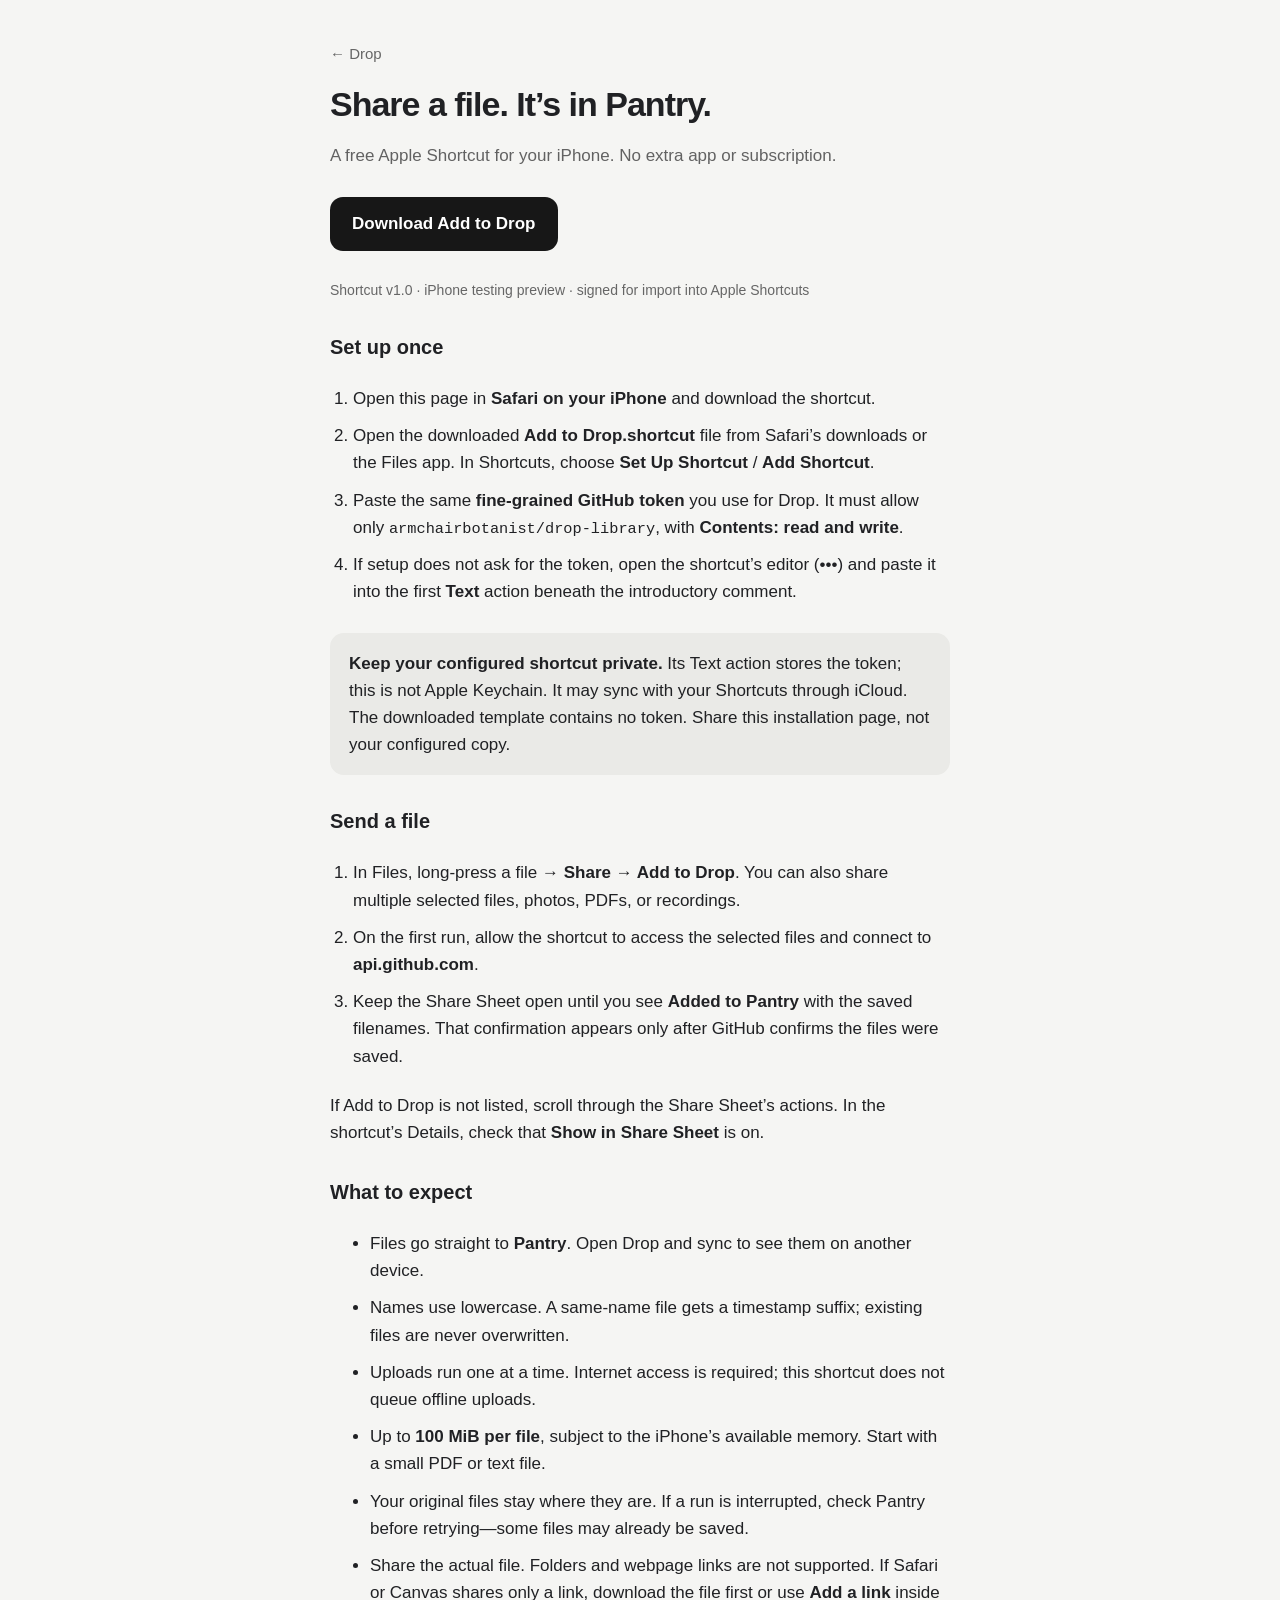
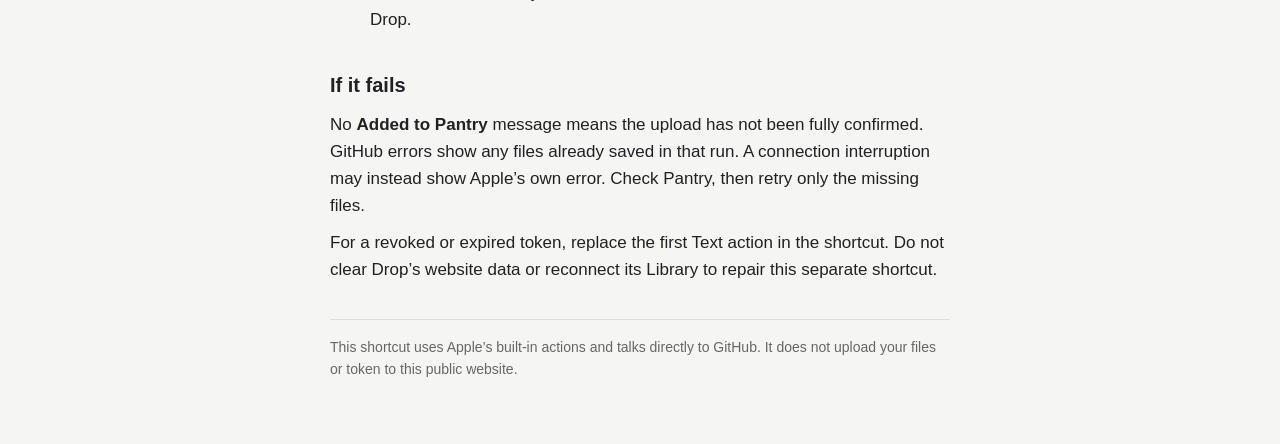
==== shortcuts/index.html @ 41d1e663 "Publish Add to Drop iPhone shortcut preview" ====
<!doctype html>
<html lang="en">
<head>
  <meta charset="utf-8"/>
  <meta name="viewport" content="width=device-width, initial-scale=1"/>
  <meta name="referrer" content="no-referrer"/>
  <meta name="color-scheme" content="light dark"/>
  <title>Add to Drop · iPhone Shortcut</title>
  <style>
    :root{font:17px/1.6 -apple-system,BlinkMacSystemFont,"Segoe UI",sans-serif;color:#202124;background:#f5f5f3}
    body{max-width:620px;margin:0 auto;padding:40px 22px 64px}h1{font-size:34px;line-height:1.15;letter-spacing:-1px;margin:18px 0}h2{font-size:20px;margin:30px 0 8px}p{margin:10px 0}a{color:inherit}header a{font-size:15px;color:#666;text-decoration:none}.intro{color:#626262}.button{display:inline-block;padding:13px 22px;margin:18px 0;background:#171717;color:white;border-radius:13px;text-decoration:none;font-weight:600}li{padding:5px 0}ol{padding-left:23px}.note{padding:17px 19px;background:#eaeae7;border-radius:14px;margin:22px 0}.small{font-size:14px;color:#666}code{font-size:.9em}footer{margin-top:35px;border-top:1px solid #ddd;padding-top:16px}
    @media(prefers-color-scheme:dark){:root{background:#171717;color:#eee}.intro,.small,header a{color:#aaa}.button{background:#eee;color:#171717}.note{background:#272727}footer{border-color:#444}}
  </style>
</head>
<body>
  <header><a href="../">← Drop</a></header>
  <h1>Share a file. It’s in Pantry.</h1>
  <p class="intro">A free Apple Shortcut for your iPhone. No extra app or subscription.</p>
  <a class="button" href="Add-to-Drop.shortcut" download="Add to Drop.shortcut">Download Add to Drop</a>
  <p class="small">Shortcut v1.0 · iPhone testing preview · signed for import into Apple Shortcuts</p>
  <h2>Set up once</h2>
  <ol>
    <li>Open this page in <strong>Safari on your iPhone</strong> and download the shortcut.</li>
    <li>Open the downloaded <strong>Add to Drop.shortcut</strong> file from Safari’s downloads or the Files app. In Shortcuts, choose <strong>Set Up Shortcut</strong> / <strong>Add Shortcut</strong>.</li>
    <li>Paste the same <strong>fine-grained GitHub token</strong> you use for Drop. It must allow only <code>armchairbotanist/drop-library</code>, with <strong>Contents: read and write</strong>.</li>
    <li>If setup does not ask for the token, open the shortcut’s editor (•••) and paste it into the first <strong>Text</strong> action beneath the introductory comment.</li>
  </ol>
  <div class="note"><strong>Keep your configured shortcut private.</strong> Its Text action stores the token; this is not Apple Keychain. It may sync with your Shortcuts through iCloud. The downloaded template contains no token. Share this installation page, not your configured copy.</div>
  <h2>Send a file</h2>
  <ol>
    <li>In Files, long-press a file → <strong>Share → Add to Drop</strong>. You can also share multiple selected files, photos, PDFs, or recordings.</li>
    <li>On the first run, allow the shortcut to access the selected files and connect to <strong>api.github.com</strong>.</li>
    <li>Keep the Share Sheet open until you see <strong>Added to Pantry</strong> with the saved filenames. That confirmation appears only after GitHub confirms the files were saved.</li>
  </ol>
  <p>If Add to Drop is not listed, scroll through the Share Sheet’s actions. In the shortcut’s Details, check that <strong>Show in Share Sheet</strong> is on.</p>
  <h2>What to expect</h2>
  <ul>
    <li>Files go straight to <strong>Pantry</strong>. Open Drop and sync to see them on another device.</li>
    <li>Names use lowercase. A same-name file gets a timestamp suffix; existing files are never overwritten.</li>
    <li>Uploads run one at a time. Internet access is required; this shortcut does not queue offline uploads.</li>
    <li>Up to <strong>100 MiB per file</strong>, subject to the iPhone’s available memory. Start with a small PDF or text file.</li>
    <li>Your original files stay where they are. If a run is interrupted, check Pantry before retrying—some files may already be saved.</li>
    <li>Share the actual file. Folders and webpage links are not supported. If Safari or Canvas shares only a link, download the file first or use <strong>Add a link</strong> inside Drop.</li>
  </ul>
  <h2>If it fails</h2>
  <p>No <strong>Added to Pantry</strong> message means the upload has not been fully confirmed. GitHub errors show any files already saved in that run. A connection interruption may instead show Apple’s own error. Check Pantry, then retry only the missing files.</p>
  <p>For a revoked or expired token, replace the first Text action in the shortcut. Do not clear Drop’s website data or reconnect its Library to repair this separate shortcut.</p>
  <footer class="small">This shortcut uses Apple’s built-in actions and talks directly to GitHub. It does not upload your files or token to this public website.</footer>
</body>
</html>
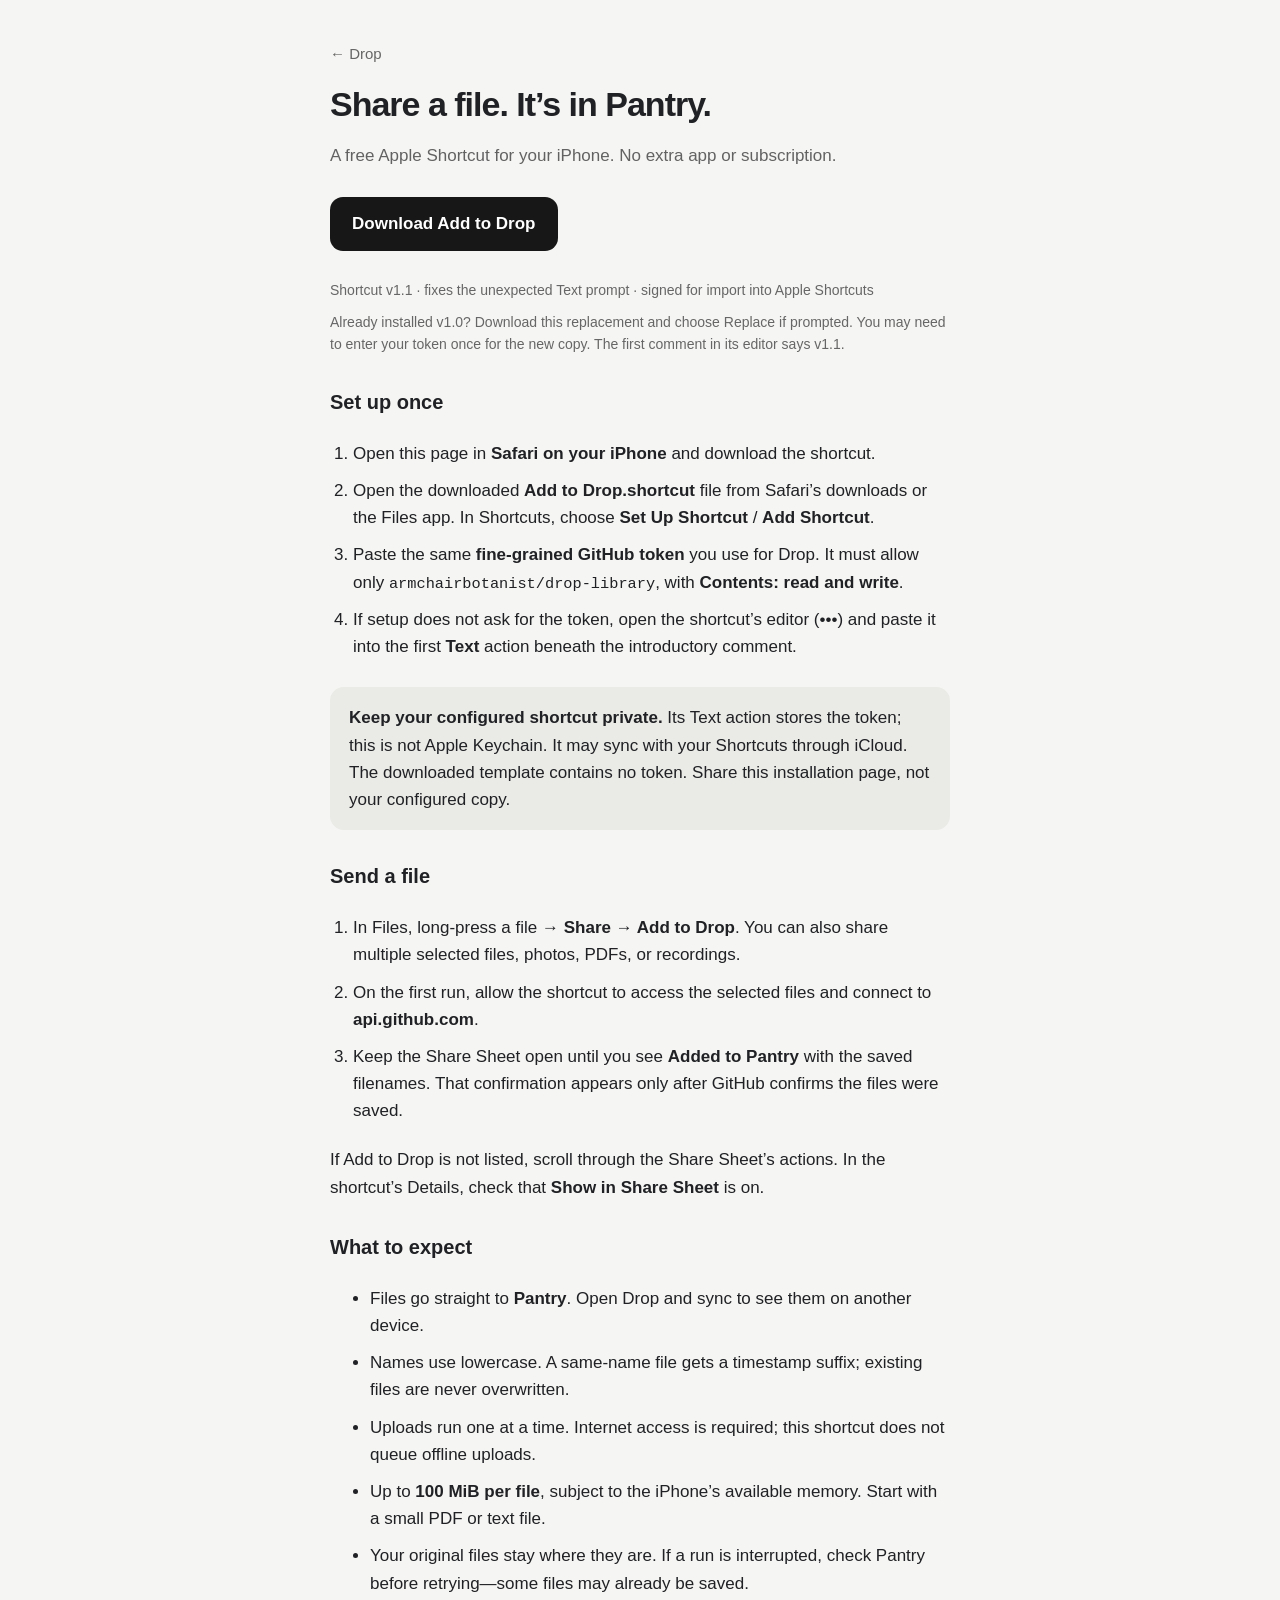
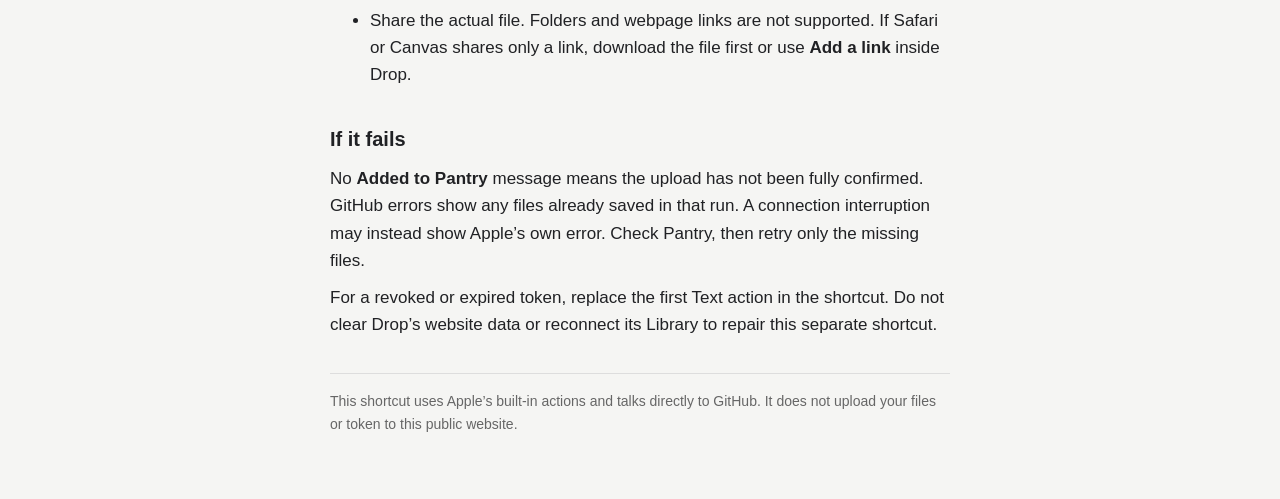
==== commit 9354632a: "Publish Add to Drop shortcut v1.1 text-input fix" ====
--- a/shortcuts/index.html
+++ b/shortcuts/index.html
@@ -16,8 +16,9 @@
   <header><a href="../">← Drop</a></header>
   <h1>Share a file. It’s in Pantry.</h1>
   <p class="intro">A free Apple Shortcut for your iPhone. No extra app or subscription.</p>
-  <a class="button" href="Add-to-Drop.shortcut" download="Add to Drop.shortcut">Download Add to Drop</a>
-  <p class="small">Shortcut v1.0 · iPhone testing preview · signed for import into Apple Shortcuts</p>
+  <a class="button" href="Add-to-Drop.shortcut?v=1.1" download="Add to Drop.shortcut">Download Add to Drop</a>
+  <p class="small">Shortcut v1.1 · fixes the unexpected Text prompt · signed for import into Apple Shortcuts</p>
+  <p class="small">Already installed v1.0? Download this replacement and choose Replace if prompted. You may need to enter your token once for the new copy. The first comment in its editor says v1.1.</p>
   <h2>Set up once</h2>
   <ol>
     <li>Open this page in <strong>Safari on your iPhone</strong> and download the shortcut.</li>
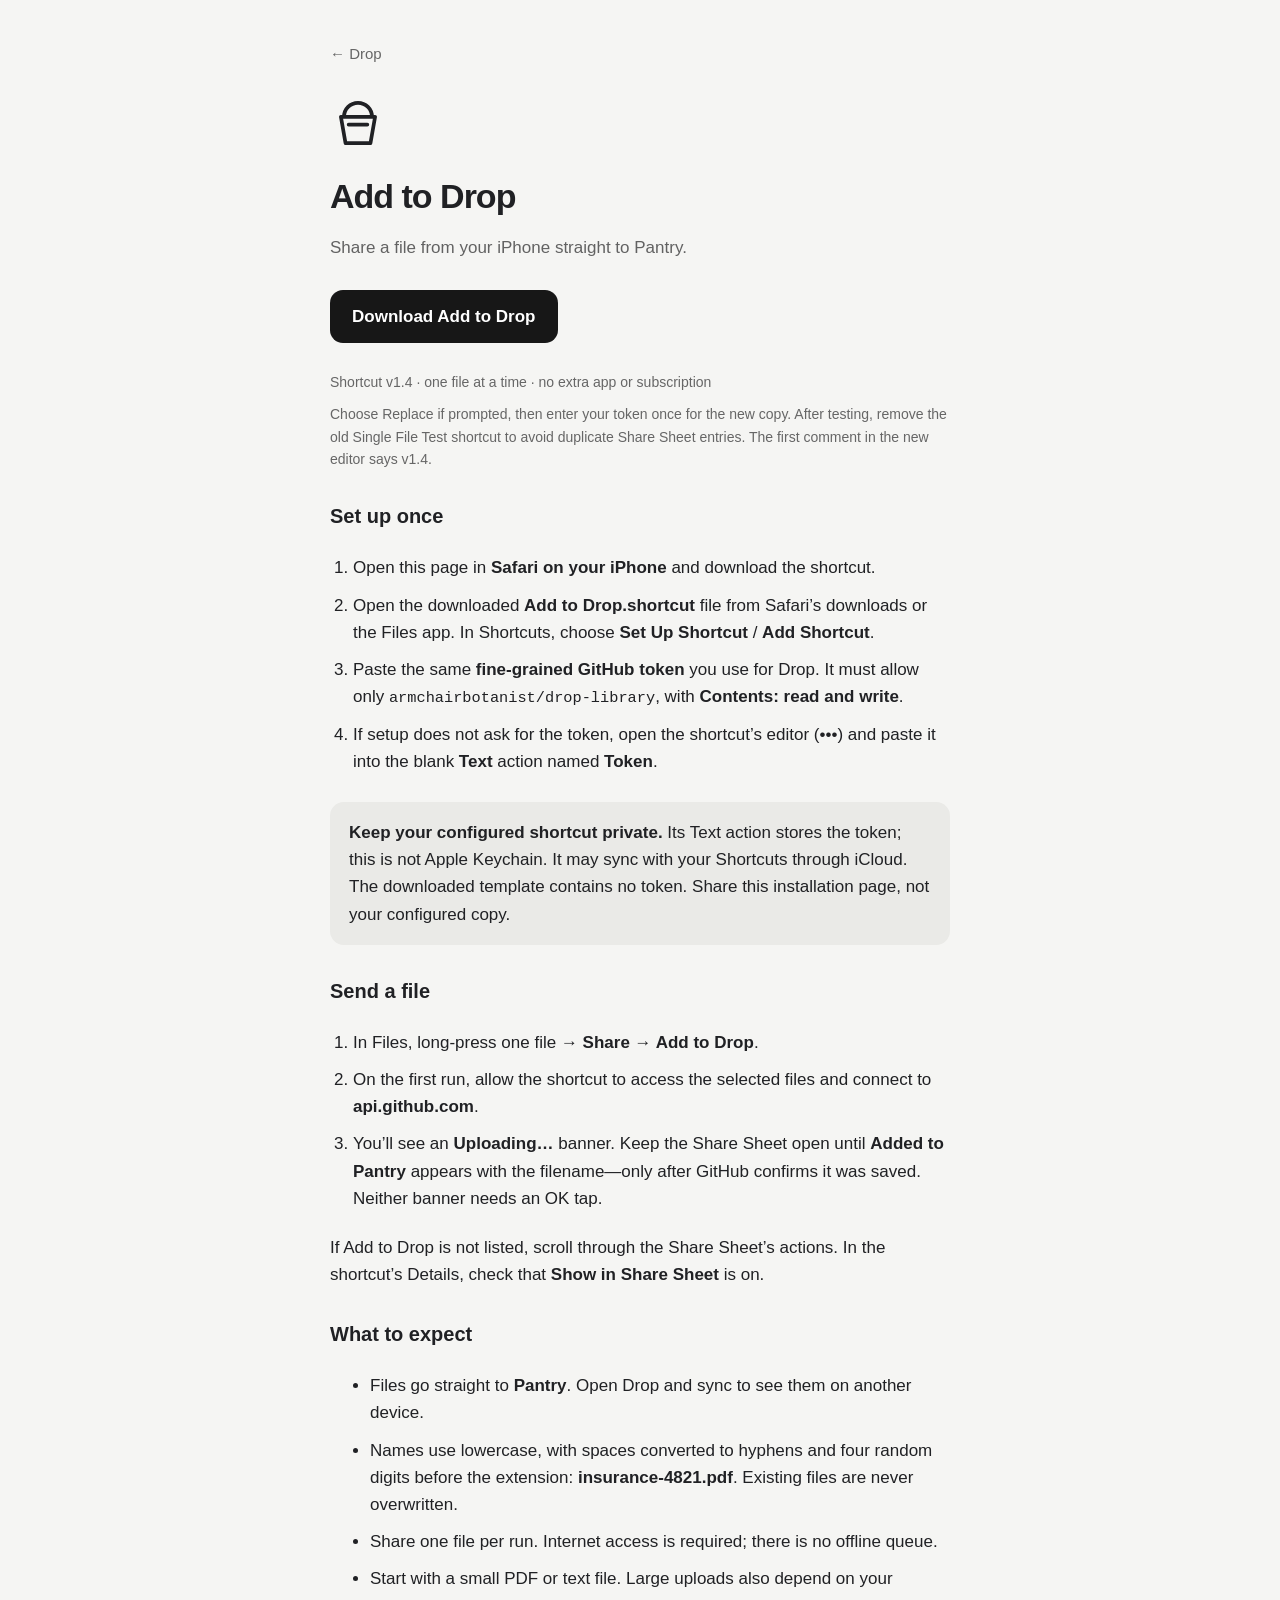
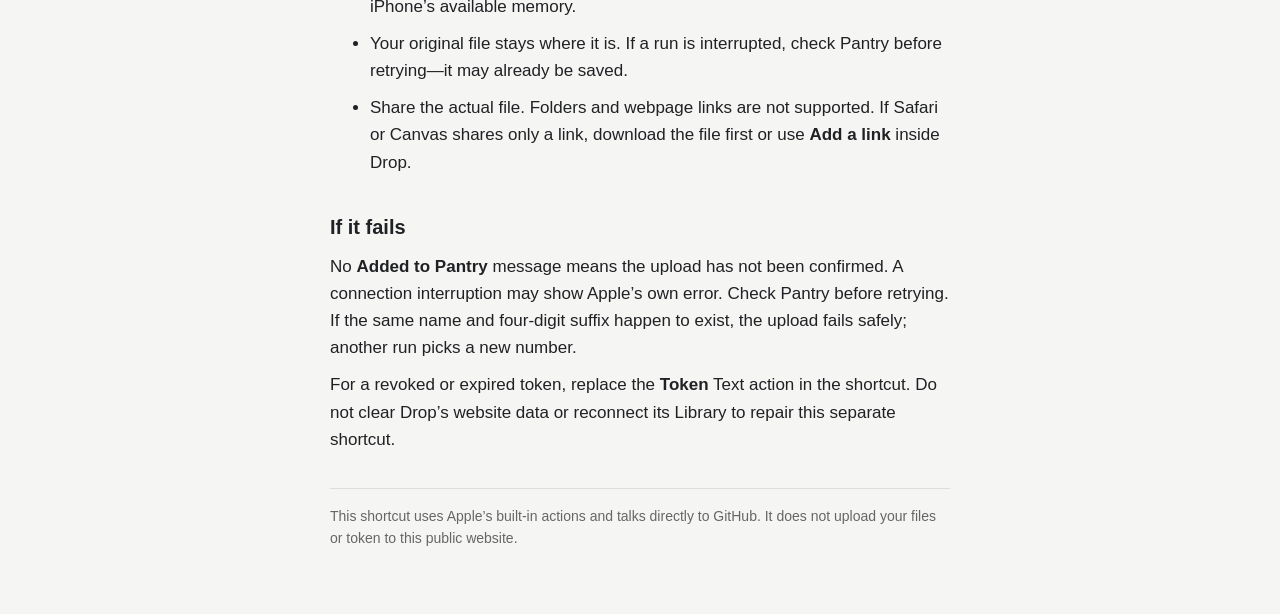
==== commit 3f8a5bcc: "Publish mobile 0.1.4 with polished Tasks and multi-select deletion" ====
--- a/shortcuts/index.html
+++ b/shortcuts/index.html
@@ -14,38 +14,39 @@
 </head>
 <body>
   <header><a href="../">← Drop</a></header>
-  <h1>Share a file. It’s in Pantry.</h1>
-  <p class="intro">A free Apple Shortcut for your iPhone. No extra app or subscription.</p>
-  <a class="button" href="Add-to-Drop.shortcut?v=1.1" download="Add to Drop.shortcut">Download Add to Drop</a>
-  <p class="small">Shortcut v1.1 · fixes the unexpected Text prompt · signed for import into Apple Shortcuts</p>
-  <p class="small">Already installed v1.0? Download this replacement and choose Replace if prompted. You may need to enter your token once for the new copy. The first comment in its editor says v1.1.</p>
+  <svg width="56" height="56" viewBox="0 0 36 36" aria-hidden="true" style="margin-top:28px"><g fill="none" stroke="currentColor" stroke-linecap="round" stroke-linejoin="round" stroke-width="2.4"><path d="M9 14c0-5 4-9 9-9s9 4 9 9M7 14h22l-3 17H10zM12 19h12"/></g></svg>
+  <h1>Add to Drop</h1>
+  <p class="intro">Share a file from your iPhone straight to Pantry.</p>
+  <a class="button" href="Add-to-Drop.shortcut?v=1.4" download="Add to Drop.shortcut">Download Add to Drop</a>
+  <p class="small">Shortcut v1.4 · one file at a time · no extra app or subscription</p>
+  <p class="small">Choose Replace if prompted, then enter your token once for the new copy. After testing, remove the old Single File Test shortcut to avoid duplicate Share Sheet entries. The first comment in the new editor says v1.4.</p>
   <h2>Set up once</h2>
   <ol>
     <li>Open this page in <strong>Safari on your iPhone</strong> and download the shortcut.</li>
     <li>Open the downloaded <strong>Add to Drop.shortcut</strong> file from Safari’s downloads or the Files app. In Shortcuts, choose <strong>Set Up Shortcut</strong> / <strong>Add Shortcut</strong>.</li>
     <li>Paste the same <strong>fine-grained GitHub token</strong> you use for Drop. It must allow only <code>armchairbotanist/drop-library</code>, with <strong>Contents: read and write</strong>.</li>
-    <li>If setup does not ask for the token, open the shortcut’s editor (•••) and paste it into the first <strong>Text</strong> action beneath the introductory comment.</li>
+    <li>If setup does not ask for the token, open the shortcut’s editor (•••) and paste it into the blank <strong>Text</strong> action named <strong>Token</strong>.</li>
   </ol>
   <div class="note"><strong>Keep your configured shortcut private.</strong> Its Text action stores the token; this is not Apple Keychain. It may sync with your Shortcuts through iCloud. The downloaded template contains no token. Share this installation page, not your configured copy.</div>
   <h2>Send a file</h2>
   <ol>
-    <li>In Files, long-press a file → <strong>Share → Add to Drop</strong>. You can also share multiple selected files, photos, PDFs, or recordings.</li>
+    <li>In Files, long-press one file → <strong>Share → Add to Drop</strong>.</li>
     <li>On the first run, allow the shortcut to access the selected files and connect to <strong>api.github.com</strong>.</li>
-    <li>Keep the Share Sheet open until you see <strong>Added to Pantry</strong> with the saved filenames. That confirmation appears only after GitHub confirms the files were saved.</li>
+    <li>You’ll see an <strong>Uploading…</strong> banner. Keep the Share Sheet open until <strong>Added to Pantry</strong> appears with the filename—only after GitHub confirms it was saved. Neither banner needs an OK tap.</li>
   </ol>
   <p>If Add to Drop is not listed, scroll through the Share Sheet’s actions. In the shortcut’s Details, check that <strong>Show in Share Sheet</strong> is on.</p>
   <h2>What to expect</h2>
   <ul>
     <li>Files go straight to <strong>Pantry</strong>. Open Drop and sync to see them on another device.</li>
-    <li>Names use lowercase. A same-name file gets a timestamp suffix; existing files are never overwritten.</li>
-    <li>Uploads run one at a time. Internet access is required; this shortcut does not queue offline uploads.</li>
-    <li>Up to <strong>100 MiB per file</strong>, subject to the iPhone’s available memory. Start with a small PDF or text file.</li>
-    <li>Your original files stay where they are. If a run is interrupted, check Pantry before retrying—some files may already be saved.</li>
+    <li>Names use lowercase, with spaces converted to hyphens and four random digits before the extension: <strong>insurance-4821.pdf</strong>. Existing files are never overwritten.</li>
+    <li>Share one file per run. Internet access is required; there is no offline queue.</li>
+    <li>Start with a small PDF or text file. Large uploads also depend on your iPhone’s available memory.</li>
+    <li>Your original file stays where it is. If a run is interrupted, check Pantry before retrying—it may already be saved.</li>
     <li>Share the actual file. Folders and webpage links are not supported. If Safari or Canvas shares only a link, download the file first or use <strong>Add a link</strong> inside Drop.</li>
   </ul>
   <h2>If it fails</h2>
-  <p>No <strong>Added to Pantry</strong> message means the upload has not been fully confirmed. GitHub errors show any files already saved in that run. A connection interruption may instead show Apple’s own error. Check Pantry, then retry only the missing files.</p>
-  <p>For a revoked or expired token, replace the first Text action in the shortcut. Do not clear Drop’s website data or reconnect its Library to repair this separate shortcut.</p>
+  <p>No <strong>Added to Pantry</strong> message means the upload has not been confirmed. A connection interruption may show Apple’s own error. Check Pantry before retrying. If the same name and four-digit suffix happen to exist, the upload fails safely; another run picks a new number.</p>
+  <p>For a revoked or expired token, replace the <strong>Token</strong> Text action in the shortcut. Do not clear Drop’s website data or reconnect its Library to repair this separate shortcut.</p>
   <footer class="small">This shortcut uses Apple’s built-in actions and talks directly to GitHub. It does not upload your files or token to this public website.</footer>
 </body>
 </html>
